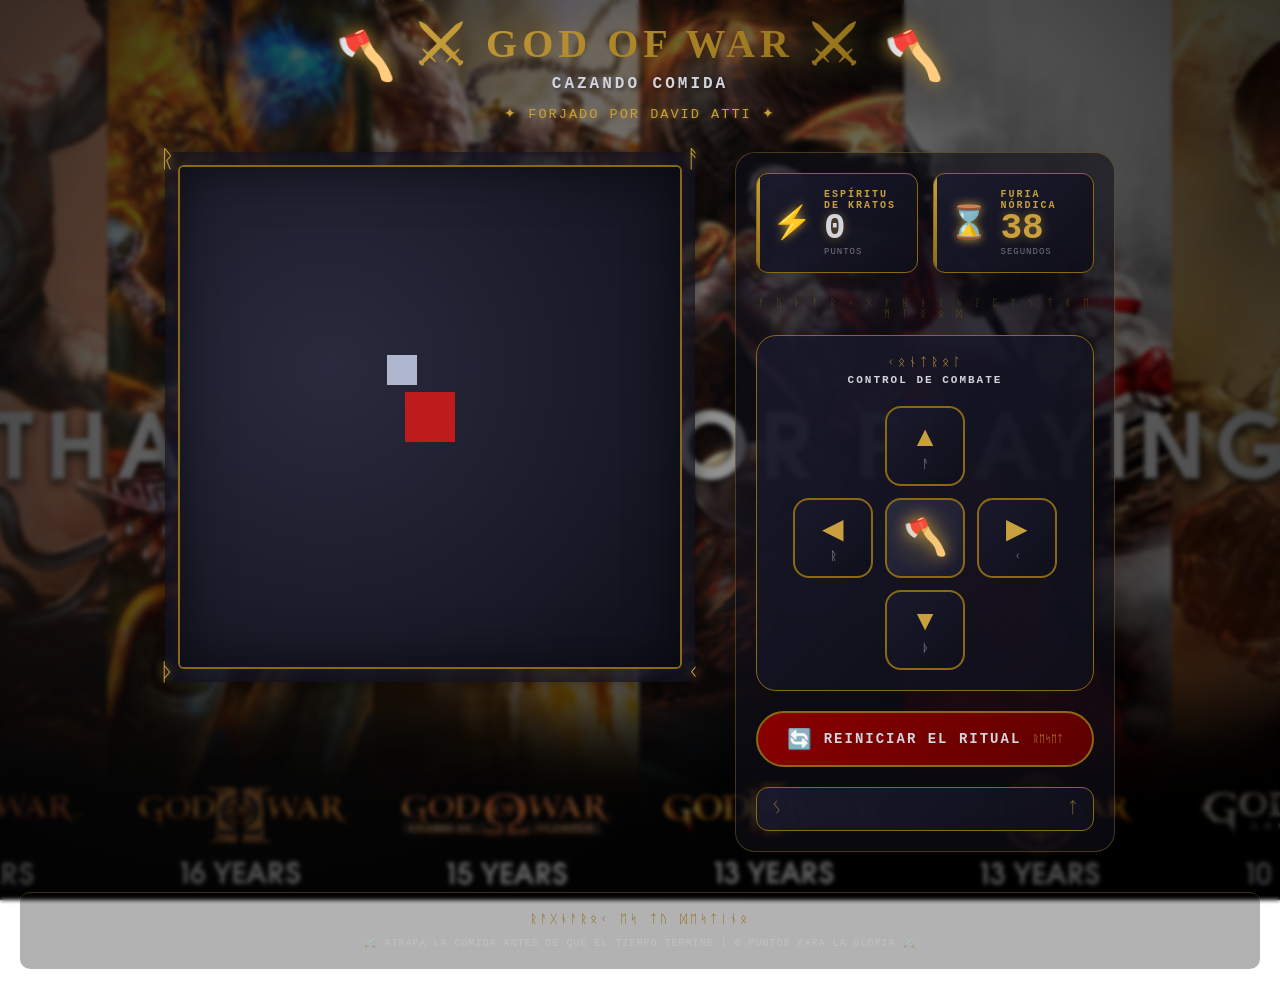
==== index.html @ fa9dcaa4 "cambio de cazando html a index.html" ====
<!DOCTYPE html>
<html lang="es">

<head>
  <meta charset="UTF-8">
  <meta name="viewport" content="width=device-width, initial-scale=1.0">
  <title>⚔️ GOD OF WAR - CAZANDO COMIDA ⚔️</title>
  <link rel="stylesheet" href="cazando.css">
  <link href="god of war versiones.jpg" rel="stylesheet">
</head>

<body onload="iniciarJuego()">

  <!-- Imagen de fondo God of War -->
  <div class="gow-background"></div>
  
  <!-- Capa de nieve/escarcha (efecto Fimbulwinter) -->
  <div class="snow-overlay"></div>
  
  <div class="game-container">
    
    <!-- Encabezado estilo God of War -->
    <div class="gow-header">
      <div class="legacy-mark"></div>
      <div class="header-content">
        <div class="spartan-helmet">🪓</div>
        <h1 class="gow-title">
          <span class="title-line">⚔️ GOD OF WAR ⚔️</span>
          <span class="subtitle">CAZANDO COMIDA</span>
        </h1>
        <div class="leviathan-axe">🪓</div>
      </div>
      <p class="autor">✦ FORJADO POR DAVID ATTI ✦</p>
    </div>

    <!-- Layout principal: Canvas izquierda + Controles derecha -->
    <div class="game-layout">
      
      <!-- Canvas (Izquierda) -->
      <div class="canvas-area">
        <div class="canvas-border-rune">
          <div class="rune-corner top-left">ᚱ</div>
          <div class="rune-corner top-right">ᚨ</div>
          <div class="rune-corner bottom-left">ᚦ</div>
          <div class="rune-corner bottom-right">ᚲ</div>
          <canvas id="areaJuego" width="500" height="500"></canvas>
        </div>
      </div>

      <!-- Panel de control (Derecha) -->
      <div class="control-panel">
        
        <!-- Panel de estadísticas estilo God of War -->
        <div class="stats-panel">
          <div class="stat-card rage-card">
            <div class="stat-icon">⚡</div>
            <div class="stat-info">
              <div class="stat-label">ESPÍRITU DE KRATOS</div>
              <div class="stat-value" id="puntos">0</div>
              <div class="stat-sub">PUNTOS</div>
            </div>
          </div>
          
          <div class="stat-card time-card">
            <div class="stat-icon">⌛</div>
            <div class="stat-info">
              <div class="stat-label">FURIA NÓRDICA</div>
              <div class="stat-value time-value" id="tiempo">60</div>
              <div class="stat-sub">SEGUNDOS</div>
            </div>
          </div>
        </div>

        <!-- Separador decorativo -->
        <div class="divider-rune">
          <span>ᚠ ᚢ ᚦ ᚨ ᚱ ᚲ ᚷ ᚹ ᚺ ᚾ ᛁ ᛃ ᛇ ᛈ ᛉ ᛊ ᛏ ᛒ ᛖ ᛗ ᛚ ᛝ ᛟ ᛞ</span>
        </div>

        <!-- Botones de control estilo God of War (D-Pad) -->
        <div class="combat-controls">
          <div class="control-title">
            <span class="title-rune">ᚲᛟᚾᛏᚱᛟᛚ</span>
            <span class="title-text">CONTROL DE COMBATE</span>
          </div>
          
          <div class="d-pad-container">
            <!-- Flecha Arriba -->
            <div class="d-pad-row top-row">
              <button id="btnArriba" class="combat-btn arrow-up">
                <span class="btn-icon">▲</span>
                <span class="btn-rune">ᚨ</span>
              </button>
            </div>
            
            <!-- Fila central: Izquierda + Centro + Derecha -->
            <div class="d-pad-row center-row">
              <button id="btnIzquierda" class="combat-btn arrow-left">
                <span class="btn-icon">◀</span>
                <span class="btn-rune">ᚱ</span>
              </button>
              <div class="combat-center">
                <div class="center-symbol">🪓</div>
                <div class="center-glow"></div>
              </div>
              <button id="btnDerecha" class="combat-btn arrow-right">
                <span class="btn-icon">▶</span>
                <span class="btn-rune">ᚲ</span>
              </button>
            </div>
            
            <!-- Flecha Abajo -->
            <div class="d-pad-row bottom-row">
              <button id="btnAbajo" class="combat-btn arrow-down">
                <span class="btn-icon">▼</span>
                <span class="btn-rune">ᚦ</span>
              </button>
            </div>
          </div>
        </div>

        <!-- Botón Reiniciar estilo God of War -->
        <button id="btnReiniciar" class="restart-btn">
          <span class="restart-icon">🔄</span>
          <span class="restart-text">REINICIAR EL RITUAL</span>
          <span class="restart-rune">ᚱᛖᛋᛖᛏ</span>
        </button>

        <!-- Mensaje de estado -->
        <div class="status-container">
          <div class="status-border">
            <div class="status-rune-left">ᛊ</div>
            <p id="mensaje" class="status-message">⚔️ QUE COMIENCE LA CAZA ⚔️</p>
            <div class="status-rune-right">ᛏ</div>
          </div>
        </div>
      </div>
    </div>

    <!-- Footer God of War -->
    <footer class="gow-footer">
      <div class="footer-runes">ᚱᚨᚷᚾᚨᚱᛟᚲ ᛖᛋ ᛏᚢ ᛞᛖᛋᛏᛁᚾᛟ</div>
      <p>⚔️ ATRAPA LA COMIDA ANTES DE QUE EL TIEMPO TERMINE | 6 PUNTOS PARA LA GLORIA ⚔️</p>
    </footer>

  </div>

  <script src="utils.js"></script>
  <script src="cazando.js"></script>
</body>

</html>
---- cazando.css ----
/* ============================================
   GOD OF WAR THEME - CAZANDO COMIDA
   Estilo nórdico / espartano con imagen de fondo
   ============================================ */

/* Variables del tema God of War */
:root {
  --gow-gold: #c9a03d;
  --gow-gold-dark: #8b6914;
  --gow-gold-glow: rgba(201, 160, 61, 0.4);
  --gow-red: #8b0000;
  --gow-red-dark: #5c0000;
  --gow-dark: #1a1a2e;
  --gow-darker: #0f0f1a;
  --gow-snow: #d4d4dc;
  --gow-ice: #4a6fa5;
  --gow-rune: #b8860b;
  --gow-shadow: 0 0 20px rgba(0, 0, 0, 0.5);
  --gow-glow: 0 0 15px var(--gow-gold-glow);
  --gradient-gow: linear-gradient(135deg, rgba(26,26,46,0.85) 0%, rgba(15,15,26,0.9) 100%);
  --gradient-gold: linear-gradient(135deg, #c9a03d 0%, #8b6914 100%);
  --gradient-blood: linear-gradient(135deg, #8b0000 0%, #5c0000 100%);
}

* {
  margin: 0;
  padding: 0;
  box-sizing: border-box;
}

body {
  font-family: 'Rajdhani', 'MedievalSharp', monospace;
  min-height: 100vh;
  position: relative;
  overflow-x: hidden;
}

/* ============================================
   IMAGEN DE FONDO GOD OF WAR
   ============================================ */
.gow-background {
  position: fixed;
  top: 0;
  left: 0;
  width: 100%;
  height: 100%;
  background-image: url('god of war versiones.jpg');
  background-size: cover;
  background-position: center;
  background-repeat: no-repeat;
  background-attachment: fixed;
  z-index: -2;
}

/* Efecto de viñeta oscura para mejorar legibilidad */
.gow-background::after {
  content: '';
  position: absolute;
  top: 0;
  left: 0;
  width: 100%;
  height: 100%;
  background: radial-gradient(circle, rgba(0,0,0,0.4) 0%, rgba(0,0,0,0.8) 100%);
  pointer-events: none;
}

/* Overlay de nieve (efecto Fimbulwinter) */
.snow-overlay {
  position: fixed;
  top: 0;
  left: 0;
  width: 100%;
  height: 100%;
  pointer-events: none;
  background: radial-gradient(circle at 20% 30%, rgba(255,255,255,0.05) 0%, transparent 70%);
  z-index: -1;
}

/* ============================================
   CONTENEDOR PRINCIPAL CON FONDO SEMI-TRANSPARENTE
   ============================================ */
.game-container {
  position: relative;
  z-index: 1;
  max-width: 1400px;
  margin: 0 auto;
  padding: 20px;
  backdrop-filter: blur(2px);
}

/* ============================================
   HEADER GOD OF WAR
   ============================================ */
.gow-header {
  text-align: center;
  margin-bottom: 30px;
  position: relative;
}

.header-content {
  display: flex;
  justify-content: center;
  align-items: center;
  gap: 20px;
  flex-wrap: wrap;
}

.spartan-helmet, .leviathan-axe {
  font-size: 48px;
  filter: drop-shadow(0 0 10px var(--gow-gold));
  animation: float 3s ease-in-out infinite;
}

.leviathan-axe {
  animation-delay: 1.5s;
}

@keyframes float {
  0%, 100% { transform: translateY(0); }
  50% { transform: translateY(-8px); }
}

.gow-title {
  text-align: center;
  margin: 0;
}

.title-line {
  font-family: 'Cinema Decorative', 'MedievalSharp', cursive;
  font-size: 2.5rem;
  background: var(--gradient-gold);
  -webkit-background-clip: text;
  background-clip: text;
  color: transparent;
  text-shadow: 0 0 30px rgba(201, 160, 61, 0.5);
  letter-spacing: 5px;
  display: block;
}

.subtitle {
  font-family: 'MedievalSharp', monospace;
  font-size: 1rem;
  color: var(--gow-snow);
  letter-spacing: 3px;
  display: block;
  margin-top: 8px;
  text-shadow: 2px 2px 4px rgba(0,0,0,0.5);
}

.autor {
  color: var(--gow-gold);
  font-family: 'MedievalSharp', monospace;
  font-size: 0.85rem;
  letter-spacing: 2px;
  margin-top: 12px;
  text-shadow: 0 0 5px rgba(201, 160, 61, 0.5);
}

.legacy-mark {
  position: absolute;
  top: 50%;
  left: 50%;
  transform: translate(-50%, -50%);
  width: 200px;
  height: 200px;
  background: radial-gradient(circle, rgba(201,160,61,0.08) 0%, transparent 70%);
  pointer-events: none;
  z-index: -1;
}

/* ============================================
   LAYOUT PRINCIPAL: CANVAS IZQUIERDA + CONTROLES DERECHA
   ============================================ */
.game-layout {
  display: flex;
  gap: 40px;
  justify-content: center;
  align-items: flex-start;
  flex-wrap: wrap;
}

.canvas-area {
  flex-shrink: 0;
}

/* Canvas con bordes rúnicos */
.canvas-border-rune {
  position: relative;
  padding: 15px;
  background: rgba(26,26,46,0.7);
  border-radius: 8px;
  box-shadow: var(--gow-shadow), inset 0 0 30px rgba(0,0,0,0.5);
  backdrop-filter: blur(4px);
}

.rune-corner {
  position: absolute;
  font-family: monospace;
  font-size: 24px;
  color: var(--gow-gold);
  text-shadow: 0 0 10px var(--gow-gold);
  z-index: 2;
}

.top-left {
  top: -5px;
  left: -5px;
}

.top-right {
  top: -5px;
  right: -5px;
}

.bottom-left {
  bottom: -5px;
  left: -5px;
}

.bottom-right {
  bottom: -5px;
  right: -5px;
}

canvas {
  background: radial-gradient(circle at 30% 40%, #2a2a3e 0%, #0f0f1a 100%);
  border-radius: 4px;
  box-shadow: inset 0 0 50px rgba(0,0,0,0.5), 0 0 0 2px var(--gow-gold-dark);
  display: block;
  cursor: pointer;
}

/* ============================================
   PANEL DE CONTROL (DERECHA)
   ============================================ */
.control-panel {
  flex: 1;
  min-width: 300px;
  max-width: 380px;
  background: rgba(15,15,26,0.6);
  backdrop-filter: blur(10px);
  border-radius: 20px;
  padding: 20px;
  border: 1px solid rgba(201,160,61,0.3);
}

/* Tarjetas de estadísticas */
.stats-panel {
  display: flex;
  gap: 15px;
  margin-bottom: 25px;
}

.stat-card {
  flex: 1;
  background: linear-gradient(135deg, rgba(26,26,46,0.9) 0%, rgba(15,15,26,0.95) 100%);
  border: 1px solid var(--gow-gold-dark);
  border-radius: 12px;
  padding: 15px;
  display: flex;
  align-items: center;
  gap: 12px;
  transition: all 0.3s ease;
  position: relative;
  overflow: hidden;
}

.stat-card::before {
  content: '';
  position: absolute;
  top: 0;
  left: 0;
  width: 3px;
  height: 100%;
  background: var(--gradient-gold);
}

.stat-card:hover {
  transform: translateY(-3px);
  box-shadow: var(--gow-glow);
  border-color: var(--gow-gold);
}

.stat-icon {
  font-size: 32px;
  filter: drop-shadow(0 0 5px var(--gow-gold));
}

.stat-info {
  flex: 1;
}

.stat-label {
  font-size: 10px;
  font-weight: 600;
  letter-spacing: 2px;
  color: var(--gow-gold);
  text-transform: uppercase;
}

.stat-value {
  font-family: 'Cinema Decorative', monospace;
  font-size: 36px;
  font-weight: bold;
  color: var(--gow-snow);
  text-shadow: 0 0 10px rgba(201,160,61,0.5);
  line-height: 1;
}

.time-value {
  color: var(--gow-gold);
}

.stat-sub {
  font-size: 9px;
  color: rgba(212,212,220,0.5);
  letter-spacing: 1px;
}

/* Divisor rúnico */
.divider-rune {
  text-align: center;
  font-family: monospace;
  font-size: 10px;
  color: var(--gow-gold-dark);
  letter-spacing: 3px;
  margin: 15px 0;
  opacity: 0.6;
}

/* ============================================
   CONTROLES DE COMBATE (D-PAD)
   ============================================ */
.combat-controls {
  background: linear-gradient(135deg, rgba(26,26,46,0.8) 0%, rgba(15,15,26,0.9) 100%);
  border: 1px solid var(--gow-gold-dark);
  border-radius: 20px;
  padding: 20px;
  margin-bottom: 20px;
}

.control-title {
  text-align: center;
  margin-bottom: 20px;
}

.title-rune {
  font-family: monospace;
  font-size: 12px;
  color: var(--gow-gold);
  letter-spacing: 4px;
  display: block;
}

.title-text {
  font-size: 11px;
  font-weight: 600;
  letter-spacing: 2px;
  color: var(--gow-snow);
  display: block;
  margin-top: 4px;
}

.d-pad-container {
  display: flex;
  flex-direction: column;
  align-items: center;
  gap: 12px;
}

.d-pad-row {
  display: flex;
  justify-content: center;
  gap: 12px;
}

.combat-btn {
  width: 80px;
  height: 80px;
  background: var(--gradient-gow);
  border: 2px solid var(--gow-gold-dark);
  border-radius: 16px;
  cursor: pointer;
  transition: all 0.2s ease;
  display: flex;
  flex-direction: column;
  align-items: center;
  justify-content: center;
  gap: 5px;
  position: relative;
  overflow: hidden;
}

.combat-btn::before {
  content: '';
  position: absolute;
  top: 50%;
  left: 50%;
  width: 0;
  height: 0;
  background: rgba(201,160,61,0.2);
  border-radius: 50%;
  transition: width 0.3s, height 0.3s;
  transform: translate(-50%, -50%);
}

.combat-btn:hover::before {
  width: 100%;
  height: 100%;
}

.combat-btn:hover {
  border-color: var(--gow-gold);
  box-shadow: var(--gow-glow);
  transform: scale(1.05);
}

.combat-btn:active {
  transform: scale(0.95);
}

.combat-btn:disabled {
  opacity: 0.4;
  transform: none;
  cursor: not-allowed;
}

.btn-icon {
  font-size: 28px;
  color: var(--gow-gold);
}

.btn-rune {
  font-family: monospace;
  font-size: 12px;
  color: var(--gow-snow);
  opacity: 0.7;
}

/* Centro del D-Pad */
.combat-center {
  width: 80px;
  height: 80px;
  background: linear-gradient(135deg, #2a2a3e, #1a1a2e);
  border: 2px solid var(--gow-gold-dark);
  border-radius: 16px;
  display: flex;
  align-items: center;
  justify-content: center;
  position: relative;
}

.center-symbol {
  font-size: 36px;
  filter: drop-shadow(0 0 8px var(--gow-gold));
  animation: pulse-gow 1.5s ease-in-out infinite;
}

.center-glow {
  position: absolute;
  width: 100%;
  height: 100%;
  border-radius: 16px;
  background: radial-gradient(circle, rgba(201,160,61,0.2) 0%, transparent 70%);
  pointer-events: none;
}

@keyframes pulse-gow {
  0%, 100% { transform: scale(1); text-shadow: 0 0 5px var(--gow-gold); }
  50% { transform: scale(1.1); text-shadow: 0 0 20px var(--gow-gold); }
}

/* Botón reiniciar estilo God of War */
.restart-btn {
  width: 100%;
  background: var(--gradient-blood);
  border: 2px solid var(--gow-gold-dark);
  border-radius: 50px;
  padding: 14px 20px;
  cursor: pointer;
  transition: all 0.3s ease;
  display: flex;
  align-items: center;
  justify-content: center;
  gap: 12px;
  margin-bottom: 20px;
}

.restart-btn:hover {
  border-color: var(--gow-gold);
  box-shadow: var(--gow-glow);
  transform: scale(1.02);
}

.restart-btn:active {
  transform: scale(0.98);
}

.restart-icon {
  font-size: 20px;
  transition: transform 0.3s;
}

.restart-btn:hover .restart-icon {
  transform: rotate(180deg);
}

.restart-text {
  font-family: 'MedievalSharp', monospace;
  font-size: 14px;
  font-weight: bold;
  letter-spacing: 2px;
  color: var(--gow-snow);
}

.restart-rune {
  font-family: monospace;
  font-size: 10px;
  color: var(--gow-gold);
}

/* Mensaje de estado */
.status-container {
  margin-top: 10px;
}

.status-border {
  background: linear-gradient(135deg, rgba(26,26,46,0.9) 0%, rgba(15,15,26,0.95) 100%);
  border: 1px solid var(--gow-gold-dark);
  border-radius: 12px;
  padding: 12px 15px;
  display: flex;
  align-items: center;
  justify-content: center;
  gap: 12px;
}

.status-rune-left, .status-rune-right {
  font-family: monospace;
  font-size: 16px;
  color: var(--gow-gold);
  opacity: 0.7;
}

.status-message {
  font-family: 'MedievalSharp', monospace;
  font-size: 13px;
  font-weight: bold;
  color: var(--gow-snow);
  letter-spacing: 1px;
  margin: 0;
  text-align: center;
  flex: 1;
}

/* ============================================
   FOOTER GOD OF WAR
   ============================================ */
.gow-footer {
  margin-top: 40px;
  padding: 20px;
  text-align: center;
  border-top: 1px solid rgba(201,160,61,0.3);
  background: rgba(0,0,0,0.3);
  border-radius: 10px;
}

.footer-runes {
  font-family: monospace;
  font-size: 12px;
  color: var(--gow-gold-dark);
  letter-spacing: 3px;
  margin-bottom: 10px;
}

.gow-footer p {
  font-size: 10px;
  color: rgba(212,212,220,0.4);
  letter-spacing: 1px;
}

/* ============================================
   RESPONSIVE
   ============================================ */
@media (max-width: 900px) {
  .game-layout {
    flex-direction: column;
    align-items: center;
  }
  
  .control-panel {
    width: 100%;
    max-width: 500px;
  }
  
  .title-line {
    font-size: 1.8rem;
  }
  
  .combat-btn {
    width: 70px;
    height: 70px;
  }
  
  .combat-center {
    width: 70px;
    height: 70px;
  }
  
  .btn-icon {
    font-size: 24px;
  }
}

@media (max-width: 500px) {
  .combat-btn {
    width: 60px;
    height: 60px;
  }
  
  .combat-center {
    width: 60px;
    height: 60px;
  }
  
  .center-symbol {
    font-size: 28px;
  }
  
  .stats-panel {
    flex-direction: column;
  }
}

/* Animaciones adicionales */
@keyframes runeGlow {
  0%, 100% { text-shadow: 0 0 5px var(--gow-gold); }
  50% { text-shadow: 0 0 15px var(--gow-gold); }
}

.rune-corner {
  animation: runeGlow 2s ease-in-out infinite;
}

/* Efecto de entrada para el panel */
.control-panel {
  animation: slideInRight 0.6s ease-out;
}

@keyframes slideInRight {
  from {
    opacity: 0;
    transform: translateX(50px);
  }
  to {
    opacity: 1;
    transform: translateX(0);
  }
}

.canvas-area {
  animation: slideInLeft 0.6s ease-out;
}

@keyframes slideInLeft {
  from {
    opacity: 0;
    transform: translateX(-50px);
  }
  to {
    opacity: 1;
    transform: translateX(0);
  }
}
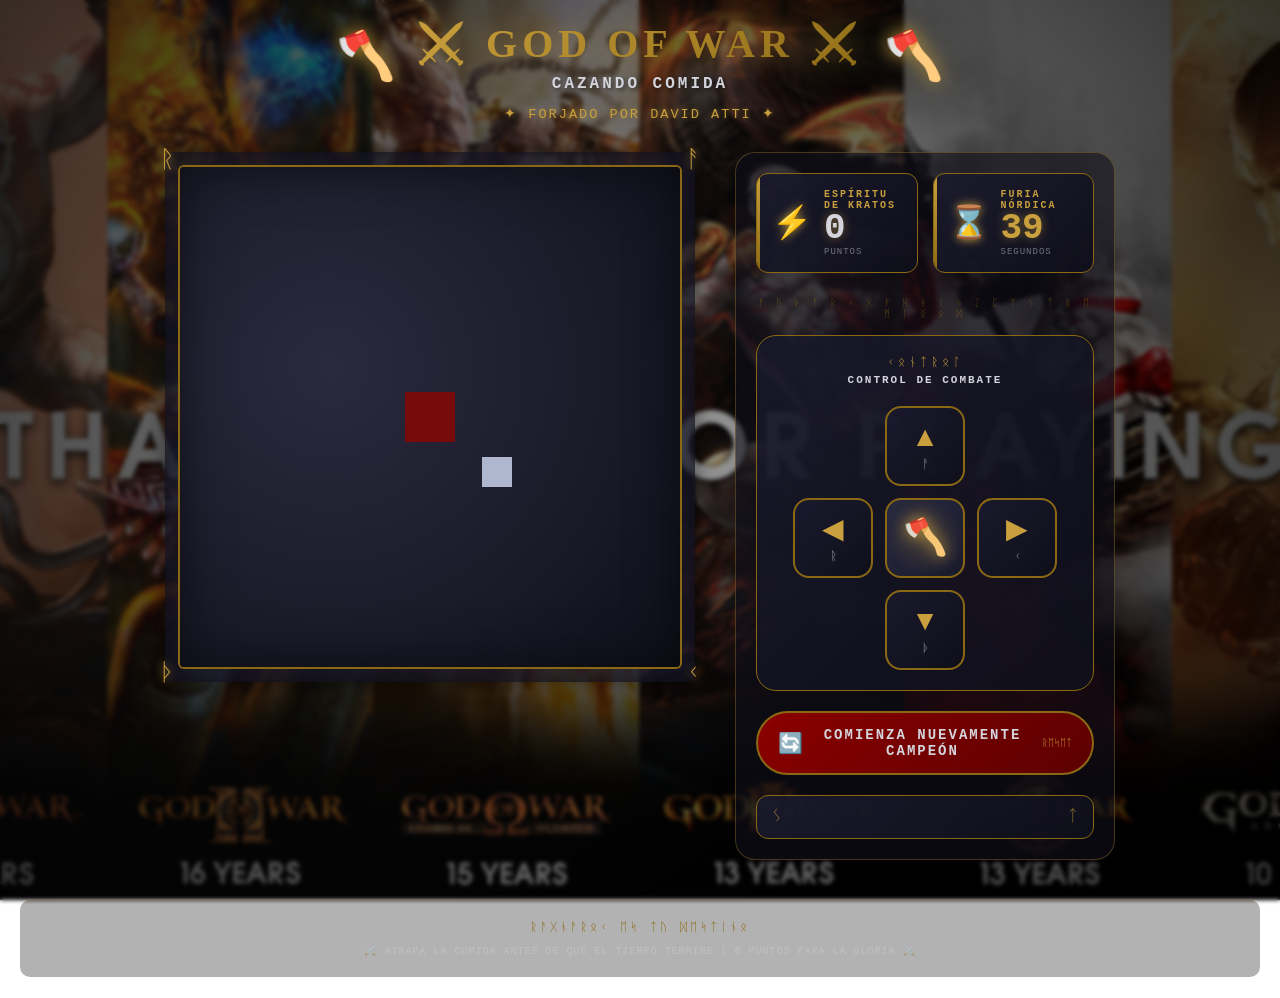
==== commit 190aa0b5: "cambios generados en la interfaz del usuario mediante el uso de prompts en chatgpt" ====
--- a/index.html
+++ b/index.html
@@ -121,7 +121,7 @@
         <!-- Botón Reiniciar estilo God of War -->
         <button id="btnReiniciar" class="restart-btn">
           <span class="restart-icon">🔄</span>
-          <span class="restart-text">REINICIAR EL RITUAL</span>
+          <span class="restart-text">COMIENZA NUEVAMENTE CAMPEÓN</span>
           <span class="restart-rune">ᚱᛖᛋᛖᛏ</span>
         </button>
 
--- a/cazando.css
+++ b/cazando.css
@@ -31,6 +31,7 @@
 body {
   font-family: 'Rajdhani', 'MedievalSharp', monospace;
   min-height: 100vh;
+  color: rgb#b95d12;
   position: relative;
   overflow-x: hidden;
 }
